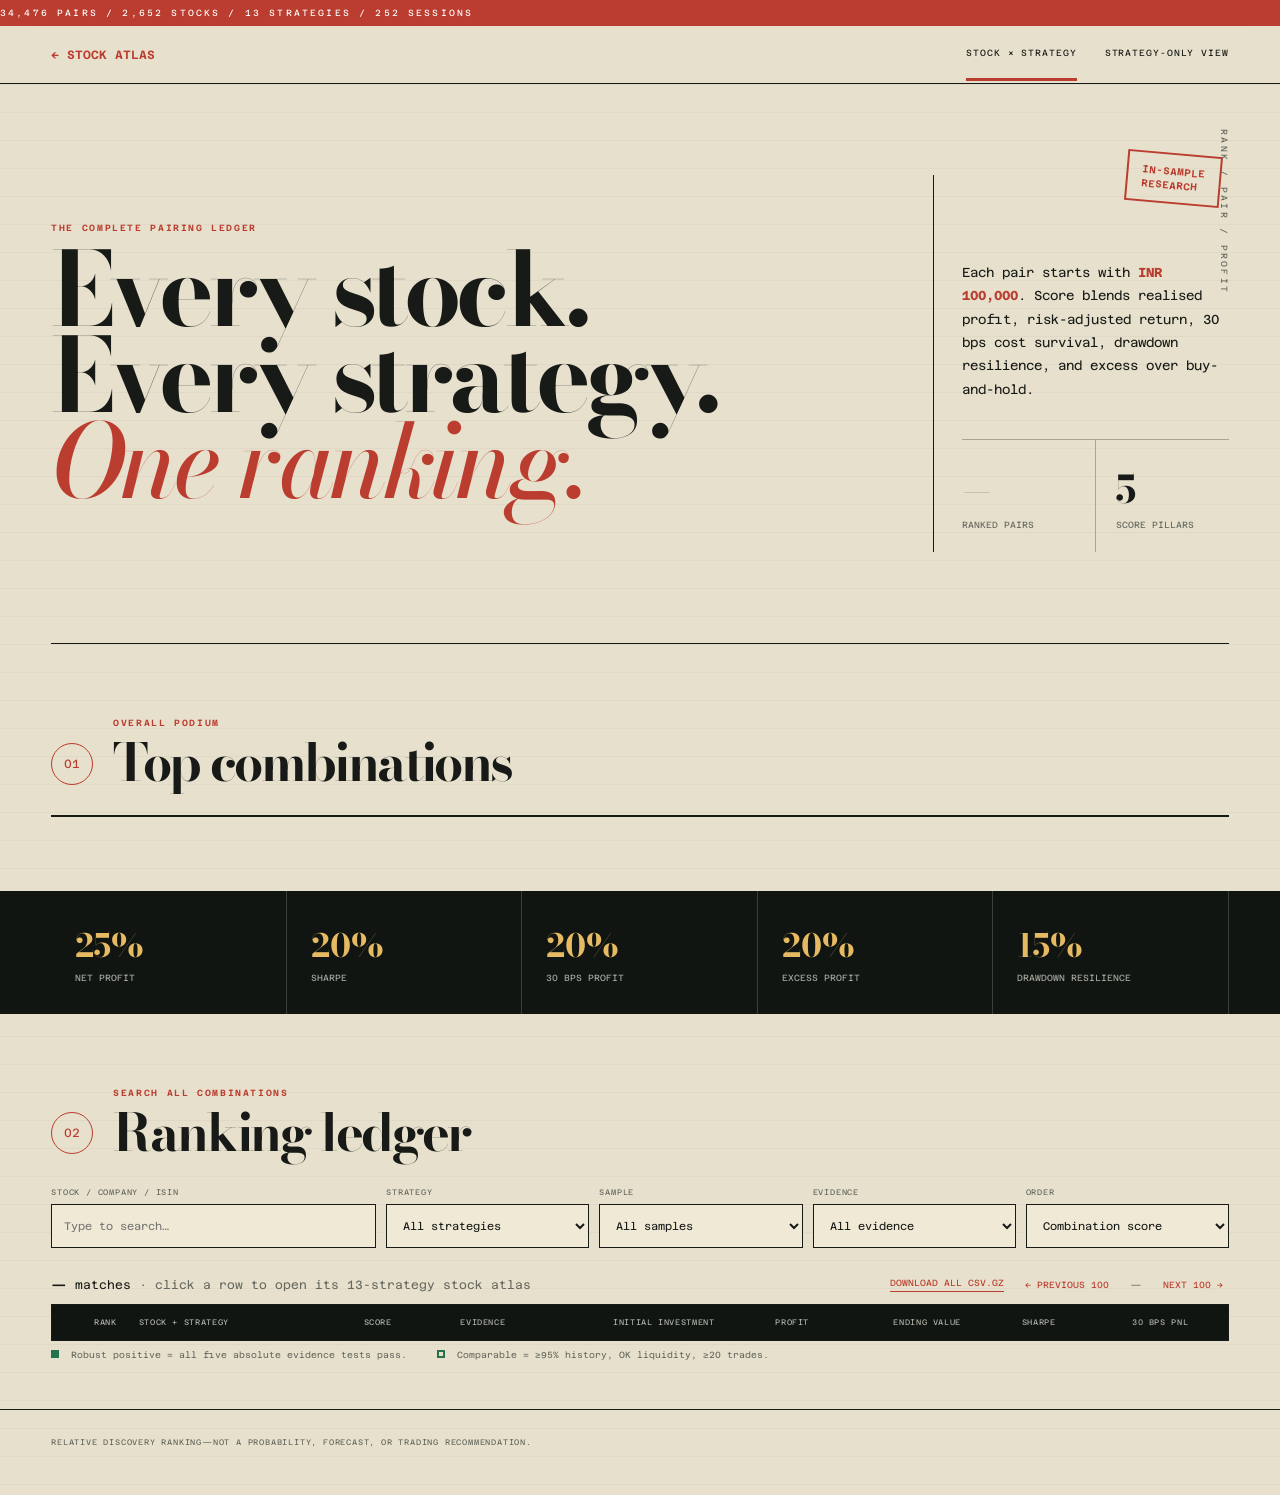
==== src/plotting/gallery_assets/combination-ranking.html @ 19bd2cab "feat(gallery): add all-pairs ranking ledger" ====
<!doctype html>
<html lang="en">
<head>
  <meta charset="utf-8">
  <meta name="viewport" content="width=device-width, initial-scale=1">
  <title>Stock × Strategy Ranking · NSE Anomaly Atlas</title>
  <link rel="stylesheet" href="combination-ranking.css">
</head>
<body>
  <div class="tape" aria-hidden="true"><span>34,476 PAIRS / 2,652 STOCKS / 13 STRATEGIES / 252 SESSIONS</span></div>
  <header class="topbar">
    <a href="index.html">← Stock atlas</a>
    <nav><a class="active" href="combination-ranking.html">Stock × strategy</a><a href="strategy-ranking.html">Strategy-only view</a></nav>
  </header>

  <main>
    <section class="hero">
      <div class="hero-copy">
        <p class="eyebrow">The complete pairing ledger</p>
        <h1>Every stock.<br>Every strategy.<br><em>One ranking.</em></h1>
      </div>
      <div class="hero-note">
        <span class="stamp">IN-SAMPLE<br>RESEARCH</span>
        <p>Each pair starts with <strong id="heroInvestment">INR 100,000</strong>. Score blends realised profit, risk-adjusted return, 30 bps cost survival, drawdown resilience, and excess over buy-and-hold.</p>
        <dl><div><dt id="pairCount">—</dt><dd>ranked pairs</dd></div><div><dt>5</dt><dd>score pillars</dd></div></dl>
      </div>
    </section>

    <section class="leaders">
      <div class="section-label"><span>01</span><div><p class="eyebrow">Overall podium</p><h2>Top combinations</h2></div></div>
      <div id="podium" class="podium"></div>
    </section>

    <section class="method-strip" aria-label="Ranking methodology">
      <div><b>25%</b><span>Net profit</span></div>
      <div><b>20%</b><span>Sharpe</span></div>
      <div><b>20%</b><span>30 bps profit</span></div>
      <div><b>20%</b><span>Excess profit</span></div>
      <div><b>15%</b><span>Drawdown resilience</span></div>
    </section>

    <section class="ledger">
      <div class="section-label"><span>02</span><div><p class="eyebrow">Search all combinations</p><h2>Ranking ledger</h2></div></div>
      <div class="controls">
        <label class="search-field"><span>Stock / company / ISIN</span><input id="search" type="search" placeholder="Type to search…" autocomplete="off"></label>
        <label><span>Strategy</span><select id="strategy"><option value="all">All strategies</option></select></label>
        <label><span>Sample</span><select id="sample"><option value="all">All samples</option><option value="COMPARABLE">Comparable only</option><option value="LOW LIQUIDITY">Low liquidity</option><option value="LIMITED SAMPLE">Limited sample</option></select></label>
        <label><span>Evidence</span><select id="evidence"><option value="all">All evidence</option><option value="ROBUST POSITIVE">Robust positive</option><option value="BROAD POSITIVE">Broad positive</option><option value="MIXED">Mixed</option><option value="WEAK / NEGATIVE">Weak / negative</option></select></label>
        <label><span>Order</span><select id="sort"><option value="rank">Combination score</option><option value="profit">Net profit</option><option value="comparable">Comparable rank</option><option value="sharpe">Sharpe</option><option value="cost">30 bps profit</option></select></label>
      </div>
      <div class="ledger-meta">
        <p><strong id="resultCount">—</strong> matches <span>· click a row to open its 13-strategy stock atlas</span></p>
        <div><a class="download" href="stock_strategy_combination_ranking.csv.gz" download>Download all CSV.gz</a><button id="previous">← Previous 100</button><span id="page">—</span><button id="next">Next 100 →</button></div>
      </div>
      <div class="table-wrap">
        <table>
          <thead><tr><th>Rank</th><th>Stock + strategy</th><th>Score</th><th>Evidence</th><th>Initial investment</th><th>Profit</th><th>Ending value</th><th>Sharpe</th><th>30 bps PnL</th><th>Drawdown</th><th>Trades</th><th>Sample</th></tr></thead>
          <tbody id="rankingBody"></tbody>
        </table>
      </div>
      <div class="legend"><p><i class="robust"></i> Robust positive = all five absolute evidence tests pass.</p><p><i class="comparable"></i> Comparable = ≥95% history, OK liquidity, ≥20 trades.</p></div>
    </section>
  </main>
  <footer>Relative discovery ranking—not a probability, forecast, or trading recommendation.</footer>
  <script src="combination-ranking-data.js"></script>
  <script src="combination-ranking-app.js"></script>
</body>
</html>
---- src/plotting/gallery_assets/combination-ranking.css ----
@import url('https://fonts.googleapis.com/css2?family=Azeret+Mono:wght@300;400;500;600&family=Bodoni+Moda:opsz,wght@6..96,500;6..96,700&display=swap');
:root{--paper:#e7e0cd;--ink:#171a16;--muted:#66695f;--line:#a9a693;--red:#bb3d2f;--green:#24734f;--gold:#a77721;--dark:#111512}
*{box-sizing:border-box}html{scroll-behavior:smooth}body{margin:0;background:var(--paper);color:var(--ink);font-family:"Azeret Mono",monospace;font-size:12px;background-image:linear-gradient(rgba(23,26,22,.035) 1px,transparent 1px);background-size:100% 28px}
.tape{height:26px;background:var(--red);color:#fff;overflow:hidden;white-space:nowrap;font-size:9px;letter-spacing:.24em;line-height:26px}.tape span{display:block;width:max-content;animation:ticker 20s linear infinite}@keyframes ticker{to{transform:translateX(calc(-100% + 100vw))}}
.topbar{height:58px;padding:0 4vw;display:flex;align-items:center;justify-content:space-between;border-bottom:1px solid var(--ink);background:rgba(231,224,205,.94);position:sticky;top:0;z-index:20;backdrop-filter:blur(12px)}a{color:inherit;text-decoration:none}.topbar>a{color:var(--red);text-transform:uppercase;font-weight:600}.topbar nav{display:flex;gap:28px;text-transform:uppercase;font-size:9px;letter-spacing:.1em}.topbar nav a{padding:20px 0}.topbar nav .active{border-bottom:3px solid var(--red)}
main{width:min(1540px,92vw);margin:auto}.hero{min-height:560px;display:grid;grid-template-columns:1.45fr .55fr;gap:8vw;align-items:center;border-bottom:1px solid var(--ink);position:relative}.hero:after{content:"RANK / PAIR / PROFIT";position:absolute;right:0;top:45px;writing-mode:vertical-rl;font-size:9px;letter-spacing:.25em;color:var(--muted)}.eyebrow{margin:0 0 13px;text-transform:uppercase;letter-spacing:.18em;font-size:9px;color:var(--red);font-weight:600}.hero h1,.section-label h2{font-family:"Bodoni Moda",Georgia,serif;margin:0;line-height:.84;letter-spacing:-.05em}.hero h1{font-size:clamp(62px,8vw,126px)}.hero h1 em{font-weight:500;color:var(--red)}.hero-note{border-left:1px solid var(--ink);padding-left:28px;position:relative}.hero-note p{font-size:13px;line-height:1.8;margin:86px 0 38px}.hero-note strong{color:var(--red)}.stamp{position:absolute;top:-22px;right:8px;border:2px solid var(--red);color:var(--red);padding:10px 14px;transform:rotate(5deg);font-size:10px;line-height:1.35;font-weight:600}.hero-note dl{display:grid;grid-template-columns:1fr 1fr;margin:0;border-top:1px solid var(--line)}.hero-note dl div{padding:20px 0}.hero-note dl div+div{border-left:1px solid var(--line);padding-left:20px}.hero-note dt{font:700 38px "Bodoni Moda",serif}.hero-note dd{margin:2px 0;color:var(--muted);text-transform:uppercase;font-size:9px}
.leaders,.ledger{padding:74px 0}.section-label{display:flex;align-items:end;gap:20px;margin-bottom:30px}.section-label>span{width:42px;height:42px;border:1px solid var(--red);border-radius:50%;display:grid;place-items:center;color:var(--red)}.section-label h2{font-size:52px}.podium{display:grid;grid-template-columns:1fr 1fr 1fr;gap:1px;background:var(--ink);border:1px solid var(--ink)}.winner{background:var(--paper);padding:28px;min-height:292px;position:relative;overflow:hidden;transition:.25s ease}.winner:hover{background:#f1ead8;transform:translateY(-5px)}.winner:after{content:attr(data-rank);position:absolute;right:-8px;bottom:-67px;font:700 180px "Bodoni Moda";color:rgba(23,26,22,.055)}.winner .rank{color:var(--red);font-size:9px;letter-spacing:.18em}.winner h3{font:700 34px/1 "Bodoni Moda";margin:44px 0 7px}.winner .strategy{display:block;color:var(--muted);text-transform:uppercase}.winner .score{font:700 28px "Bodoni Moda";margin-top:28px}.winner .money{margin-top:7px;color:var(--green);font-weight:600}.winner .money small{color:var(--muted);font-weight:400}.winner .tier{display:inline-block;margin-top:18px;padding:5px 7px;border:1px solid currentColor;font-size:8px}.winner a{position:absolute;inset:0;z-index:2}
.method-strip{display:grid;grid-template-columns:repeat(5,1fr);background:var(--dark);color:var(--paper);margin:0 calc(50% - 50vw);padding:0 4vw}.method-strip div{padding:30px 24px;border-right:1px solid #394039}.method-strip b{font:700 32px "Bodoni Moda";color:#e6ba62;display:block}.method-strip span{text-transform:uppercase;font-size:9px;color:#a5aa9f}
.ledger{padding-bottom:40px}.controls{display:grid;grid-template-columns:1.6fr repeat(4,1fr);gap:10px;margin:34px 0 18px}.controls label{display:flex;flex-direction:column;gap:7px;text-transform:uppercase;font-size:8px;letter-spacing:.1em;color:var(--muted)}input,select{width:100%;height:44px;border:1px solid var(--ink);border-radius:0;background:#f0e9d6;color:var(--ink);font:11px "Azeret Mono";padding:0 12px;outline:none}input:focus,select:focus{box-shadow:inset 0 -3px var(--red)}
.ledger-meta{display:flex;justify-content:space-between;align-items:center;padding:12px 0}.ledger-meta p{margin:0}.ledger-meta p span{color:var(--muted)}.ledger-meta>div{display:flex;align-items:center;gap:15px}.ledger-meta button{border:0;background:none;font:9px "Azeret Mono";text-transform:uppercase;color:var(--red);cursor:pointer}.ledger-meta button:disabled{color:var(--line);cursor:default}.ledger-meta #page{font-size:9px;color:var(--muted)}
.ledger-meta .download{border-bottom:1px solid var(--red);color:var(--red);font-size:9px;text-transform:uppercase;padding-bottom:3px}
.table-wrap{overflow:auto;max-height:72vh;border:1px solid var(--ink);background:#eee7d4}table{border-collapse:collapse;width:100%;min-width:1450px}th{position:sticky;top:0;z-index:3;background:var(--dark);color:#aeb3a8;padding:13px 11px;text-align:right;text-transform:uppercase;font-size:8px;letter-spacing:.08em;font-weight:400}th:nth-child(2),td:nth-child(2){text-align:left}td{padding:13px 11px;text-align:right;border-bottom:1px solid #c7c1af;white-space:nowrap}tbody tr{cursor:pointer;transition:.12s}tbody tr:hover{background:#fff8e6;box-shadow:inset 4px 0 var(--red)}.pair strong{display:block;font-size:12px}.pair small{color:var(--muted);font-size:9px}.score{font-weight:600;color:var(--red)}.positive{color:var(--green)}.negative{color:var(--red)}.evidence,.sample{font-size:8px;text-transform:uppercase}.sample.comparable{color:var(--green)}.sample.limited{color:var(--red)}.rank-cell small{display:block;color:var(--muted);font-size:8px}.legend{display:flex;gap:30px;color:var(--muted);font-size:9px}.legend i{display:inline-block;width:8px;height:8px;margin-right:6px}.legend .robust{background:var(--green)}.legend .comparable{border:2px solid var(--green)}
body>footer{padding:28px 4vw 48px;border-top:1px solid var(--ink);color:var(--muted);text-transform:uppercase;font-size:8px;letter-spacing:.1em}
@media(max-width:900px){.hero{grid-template-columns:1fr;padding:70px 0}.hero-note{border-left:0;padding:0}.hero-note p{margin-top:85px}.podium{grid-template-columns:1fr}.method-strip{grid-template-columns:1fr}.method-strip div{border-right:0;border-bottom:1px solid #394039}.controls{grid-template-columns:1fr 1fr}.search-field{grid-column:1/-1}.topbar nav a:last-child{display:none}.legend{display:block}}
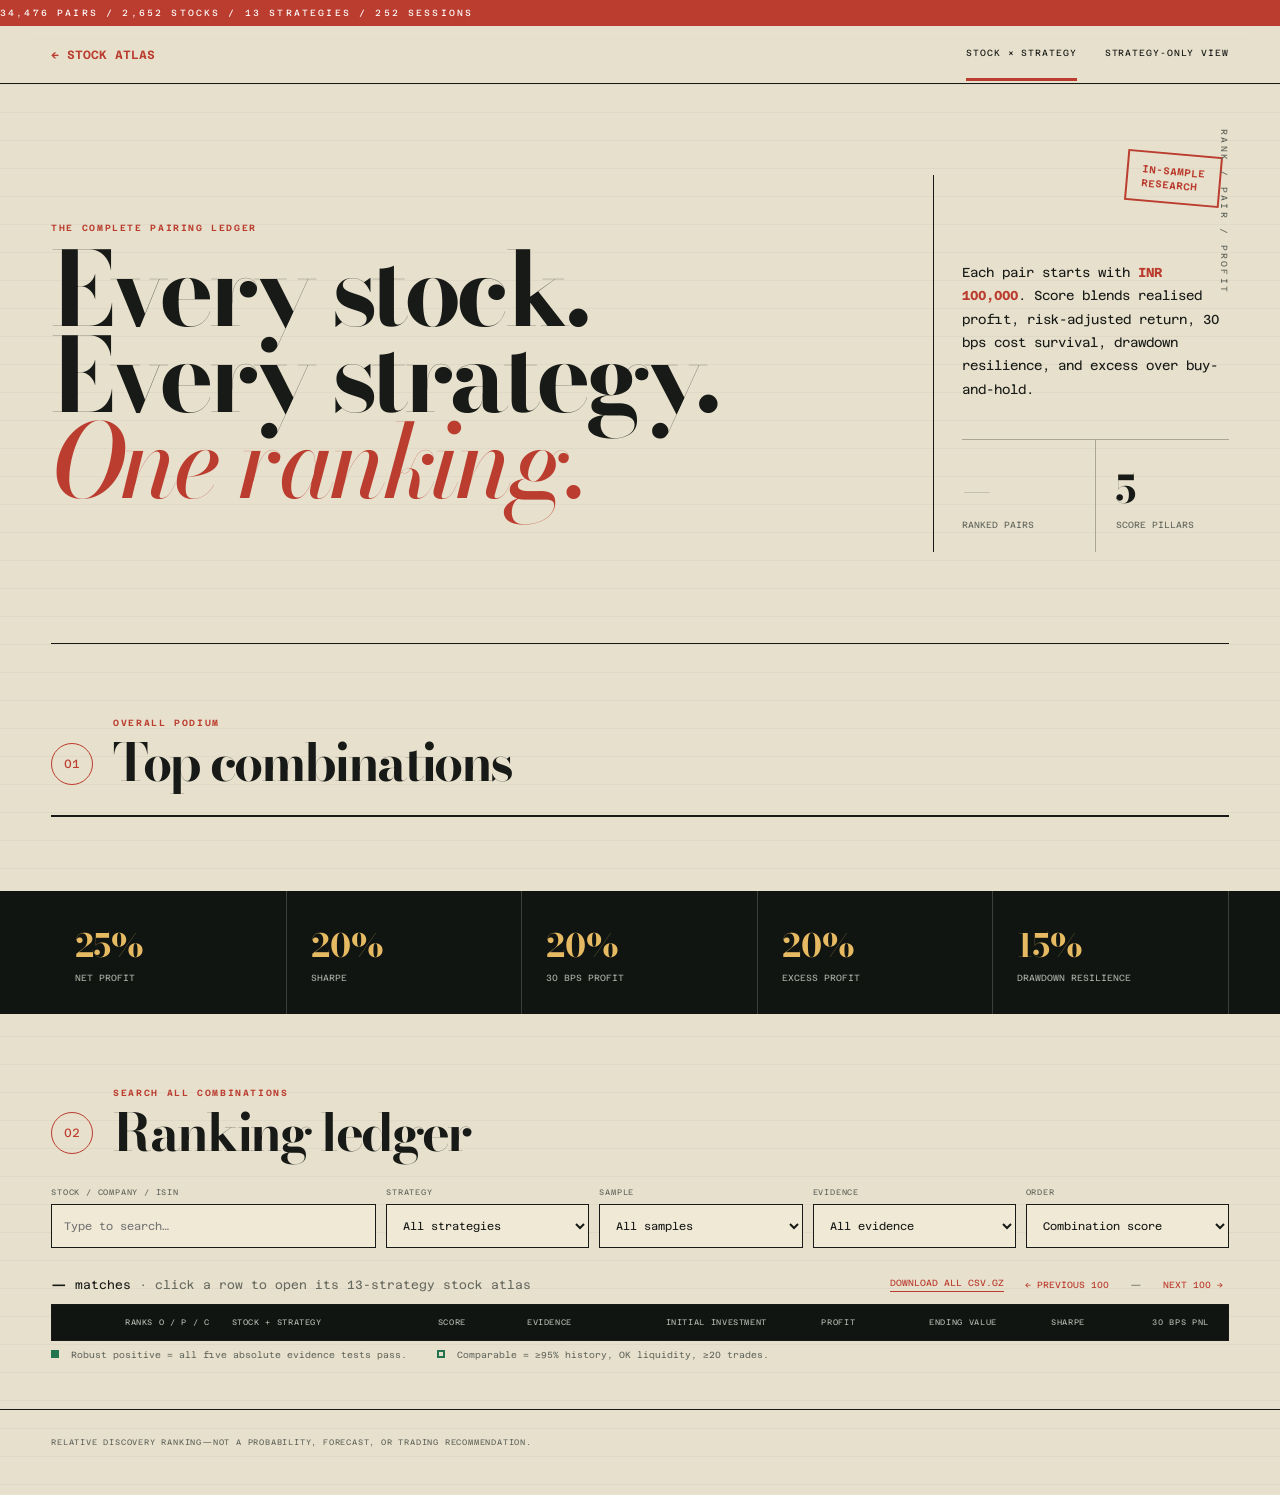
==== commit 4788a22f: "fix(leaderboard): expose every ranking axis" ====
--- a/src/plotting/gallery_assets/combination-ranking.html
+++ b/src/plotting/gallery_assets/combination-ranking.html
@@ -54,7 +54,7 @@
       </div>
       <div class="table-wrap">
         <table>
-          <thead><tr><th>Rank</th><th>Stock + strategy</th><th>Score</th><th>Evidence</th><th>Initial investment</th><th>Profit</th><th>Ending value</th><th>Sharpe</th><th>30 bps PnL</th><th>Drawdown</th><th>Trades</th><th>Sample</th></tr></thead>
+          <thead><tr><th>Ranks O / P / C</th><th>Stock + strategy</th><th>Score</th><th>Evidence</th><th>Initial investment</th><th>Profit</th><th>Ending value</th><th>Sharpe</th><th>30 bps PnL</th><th>Drawdown</th><th>Trades</th><th>Sample</th></tr></thead>
           <tbody id="rankingBody"></tbody>
         </table>
       </div>
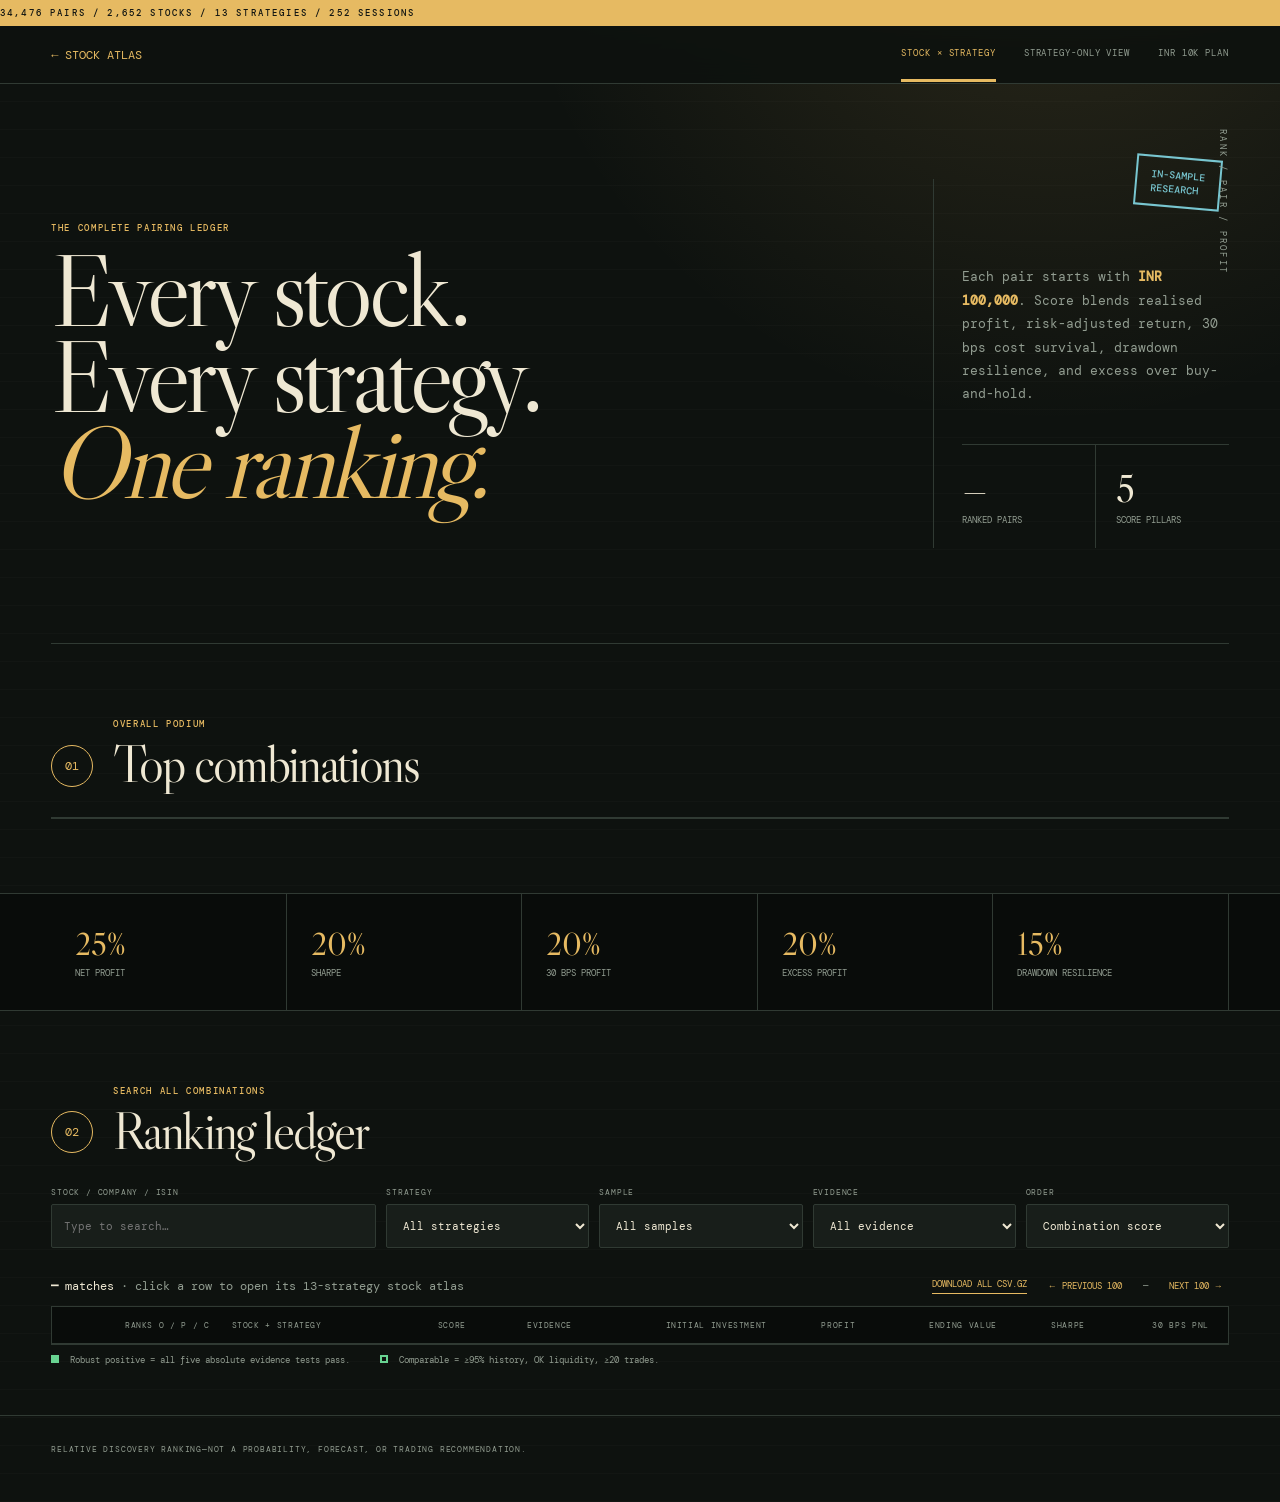
==== commit c501072d: "feat(gallery): add ten-thousand pilot playbook" ====
--- a/src/plotting/gallery_assets/combination-ranking.html
+++ b/src/plotting/gallery_assets/combination-ranking.html
@@ -10,7 +10,7 @@
   <div class="tape" aria-hidden="true"><span>34,476 PAIRS / 2,652 STOCKS / 13 STRATEGIES / 252 SESSIONS</span></div>
   <header class="topbar">
     <a href="index.html">← Stock atlas</a>
-    <nav><a class="active" href="combination-ranking.html">Stock × strategy</a><a href="strategy-ranking.html">Strategy-only view</a></nav>
+    <nav><a class="active" href="combination-ranking.html">Stock × strategy</a><a href="strategy-ranking.html">Strategy-only view</a><a href="investment-plan.html">INR 10k plan</a></nav>
   </header>
 
   <main>
--- a/src/plotting/gallery_assets/combination-ranking.css
+++ b/src/plotting/gallery_assets/combination-ranking.css
@@ -1,14 +1,244 @@
-@import url('https://fonts.googleapis.com/css2?family=Azeret+Mono:wght@300;400;500;600&family=Bodoni+Moda:opsz,wght@6..96,500;6..96,700&display=swap');
-:root{--paper:#e7e0cd;--ink:#171a16;--muted:#66695f;--line:#a9a693;--red:#bb3d2f;--green:#24734f;--gold:#a77721;--dark:#111512}
-*{box-sizing:border-box}html{scroll-behavior:smooth}body{margin:0;background:var(--paper);color:var(--ink);font-family:"Azeret Mono",monospace;font-size:12px;background-image:linear-gradient(rgba(23,26,22,.035) 1px,transparent 1px);background-size:100% 28px}
-.tape{height:26px;background:var(--red);color:#fff;overflow:hidden;white-space:nowrap;font-size:9px;letter-spacing:.24em;line-height:26px}.tape span{display:block;width:max-content;animation:ticker 20s linear infinite}@keyframes ticker{to{transform:translateX(calc(-100% + 100vw))}}
-.topbar{height:58px;padding:0 4vw;display:flex;align-items:center;justify-content:space-between;border-bottom:1px solid var(--ink);background:rgba(231,224,205,.94);position:sticky;top:0;z-index:20;backdrop-filter:blur(12px)}a{color:inherit;text-decoration:none}.topbar>a{color:var(--red);text-transform:uppercase;font-weight:600}.topbar nav{display:flex;gap:28px;text-transform:uppercase;font-size:9px;letter-spacing:.1em}.topbar nav a{padding:20px 0}.topbar nav .active{border-bottom:3px solid var(--red)}
-main{width:min(1540px,92vw);margin:auto}.hero{min-height:560px;display:grid;grid-template-columns:1.45fr .55fr;gap:8vw;align-items:center;border-bottom:1px solid var(--ink);position:relative}.hero:after{content:"RANK / PAIR / PROFIT";position:absolute;right:0;top:45px;writing-mode:vertical-rl;font-size:9px;letter-spacing:.25em;color:var(--muted)}.eyebrow{margin:0 0 13px;text-transform:uppercase;letter-spacing:.18em;font-size:9px;color:var(--red);font-weight:600}.hero h1,.section-label h2{font-family:"Bodoni Moda",Georgia,serif;margin:0;line-height:.84;letter-spacing:-.05em}.hero h1{font-size:clamp(62px,8vw,126px)}.hero h1 em{font-weight:500;color:var(--red)}.hero-note{border-left:1px solid var(--ink);padding-left:28px;position:relative}.hero-note p{font-size:13px;line-height:1.8;margin:86px 0 38px}.hero-note strong{color:var(--red)}.stamp{position:absolute;top:-22px;right:8px;border:2px solid var(--red);color:var(--red);padding:10px 14px;transform:rotate(5deg);font-size:10px;line-height:1.35;font-weight:600}.hero-note dl{display:grid;grid-template-columns:1fr 1fr;margin:0;border-top:1px solid var(--line)}.hero-note dl div{padding:20px 0}.hero-note dl div+div{border-left:1px solid var(--line);padding-left:20px}.hero-note dt{font:700 38px "Bodoni Moda",serif}.hero-note dd{margin:2px 0;color:var(--muted);text-transform:uppercase;font-size:9px}
-.leaders,.ledger{padding:74px 0}.section-label{display:flex;align-items:end;gap:20px;margin-bottom:30px}.section-label>span{width:42px;height:42px;border:1px solid var(--red);border-radius:50%;display:grid;place-items:center;color:var(--red)}.section-label h2{font-size:52px}.podium{display:grid;grid-template-columns:1fr 1fr 1fr;gap:1px;background:var(--ink);border:1px solid var(--ink)}.winner{background:var(--paper);padding:28px;min-height:292px;position:relative;overflow:hidden;transition:.25s ease}.winner:hover{background:#f1ead8;transform:translateY(-5px)}.winner:after{content:attr(data-rank);position:absolute;right:-8px;bottom:-67px;font:700 180px "Bodoni Moda";color:rgba(23,26,22,.055)}.winner .rank{color:var(--red);font-size:9px;letter-spacing:.18em}.winner h3{font:700 34px/1 "Bodoni Moda";margin:44px 0 7px}.winner .strategy{display:block;color:var(--muted);text-transform:uppercase}.winner .score{font:700 28px "Bodoni Moda";margin-top:28px}.winner .money{margin-top:7px;color:var(--green);font-weight:600}.winner .money small{color:var(--muted);font-weight:400}.winner .tier{display:inline-block;margin-top:18px;padding:5px 7px;border:1px solid currentColor;font-size:8px}.winner a{position:absolute;inset:0;z-index:2}
-.method-strip{display:grid;grid-template-columns:repeat(5,1fr);background:var(--dark);color:var(--paper);margin:0 calc(50% - 50vw);padding:0 4vw}.method-strip div{padding:30px 24px;border-right:1px solid #394039}.method-strip b{font:700 32px "Bodoni Moda";color:#e6ba62;display:block}.method-strip span{text-transform:uppercase;font-size:9px;color:#a5aa9f}
-.ledger{padding-bottom:40px}.controls{display:grid;grid-template-columns:1.6fr repeat(4,1fr);gap:10px;margin:34px 0 18px}.controls label{display:flex;flex-direction:column;gap:7px;text-transform:uppercase;font-size:8px;letter-spacing:.1em;color:var(--muted)}input,select{width:100%;height:44px;border:1px solid var(--ink);border-radius:0;background:#f0e9d6;color:var(--ink);font:11px "Azeret Mono";padding:0 12px;outline:none}input:focus,select:focus{box-shadow:inset 0 -3px var(--red)}
-.ledger-meta{display:flex;justify-content:space-between;align-items:center;padding:12px 0}.ledger-meta p{margin:0}.ledger-meta p span{color:var(--muted)}.ledger-meta>div{display:flex;align-items:center;gap:15px}.ledger-meta button{border:0;background:none;font:9px "Azeret Mono";text-transform:uppercase;color:var(--red);cursor:pointer}.ledger-meta button:disabled{color:var(--line);cursor:default}.ledger-meta #page{font-size:9px;color:var(--muted)}
-.ledger-meta .download{border-bottom:1px solid var(--red);color:var(--red);font-size:9px;text-transform:uppercase;padding-bottom:3px}
-.table-wrap{overflow:auto;max-height:72vh;border:1px solid var(--ink);background:#eee7d4}table{border-collapse:collapse;width:100%;min-width:1450px}th{position:sticky;top:0;z-index:3;background:var(--dark);color:#aeb3a8;padding:13px 11px;text-align:right;text-transform:uppercase;font-size:8px;letter-spacing:.08em;font-weight:400}th:nth-child(2),td:nth-child(2){text-align:left}td{padding:13px 11px;text-align:right;border-bottom:1px solid #c7c1af;white-space:nowrap}tbody tr{cursor:pointer;transition:.12s}tbody tr:hover{background:#fff8e6;box-shadow:inset 4px 0 var(--red)}.pair strong{display:block;font-size:12px}.pair small{color:var(--muted);font-size:9px}.score{font-weight:600;color:var(--red)}.positive{color:var(--green)}.negative{color:var(--red)}.evidence,.sample{font-size:8px;text-transform:uppercase}.sample.comparable{color:var(--green)}.sample.limited{color:var(--red)}.rank-cell small{display:block;color:var(--muted);font-size:8px}.legend{display:flex;gap:30px;color:var(--muted);font-size:9px}.legend i{display:inline-block;width:8px;height:8px;margin-right:6px}.legend .robust{background:var(--green)}.legend .comparable{border:2px solid var(--green)}
-body>footer{padding:28px 4vw 48px;border-top:1px solid var(--ink);color:var(--muted);text-transform:uppercase;font-size:8px;letter-spacing:.1em}
-@media(max-width:900px){.hero{grid-template-columns:1fr;padding:70px 0}.hero-note{border-left:0;padding:0}.hero-note p{margin-top:85px}.podium{grid-template-columns:1fr}.method-strip{grid-template-columns:1fr}.method-strip div{border-right:0;border-bottom:1px solid #394039}.controls{grid-template-columns:1fr 1fr}.search-field{grid-column:1/-1}.topbar nav a:last-child{display:none}.legend{display:block}}
+@import url('https://fonts.googleapis.com/css2?family=DM+Mono:wght@300;400;500&family=Libre+Caslon+Display&display=swap');
+
+:root {
+  --ink: #efe8d3;
+  --muted: #929d91;
+  --ground: #0e120f;
+  --panel: #181e1a;
+  --panel-alt: #111512;
+  --line: #303a33;
+  --gold: #e6ba62;
+  --green: #68d391;
+  --red: #f37a6b;
+  --cyan: #78c6d0;
+}
+
+* { box-sizing: border-box; }
+html { scroll-behavior: smooth; }
+body {
+  margin: 0;
+  color: var(--ink);
+  background:
+    radial-gradient(circle at 82% -8%, rgba(230, 186, 98, .14), transparent 34rem),
+    repeating-linear-gradient(0deg, rgba(239, 232, 211, .018) 0, rgba(239, 232, 211, .018) 1px, transparent 1px, transparent 28px),
+    var(--ground);
+  font: 12px "DM Mono", monospace;
+}
+
+.tape {
+  height: 26px;
+  overflow: hidden;
+  color: #111512;
+  background: var(--gold);
+  white-space: nowrap;
+  font-size: 9px;
+  font-weight: 500;
+  letter-spacing: .24em;
+  line-height: 26px;
+}
+.tape span { display: block; width: max-content; animation: ticker 20s linear infinite; }
+@keyframes ticker { to { transform: translateX(calc(-100% + 100vw)); } }
+
+.topbar {
+  position: sticky;
+  top: 0;
+  z-index: 20;
+  height: 58px;
+  display: flex;
+  align-items: center;
+  justify-content: space-between;
+  padding: 0 4vw;
+  border-bottom: 1px solid var(--line);
+  background: rgba(14, 18, 15, .92);
+  backdrop-filter: blur(14px);
+}
+a { color: inherit; text-decoration: none; }
+.topbar > a { color: var(--gold); text-transform: uppercase; }
+.topbar nav { display: flex; gap: 28px; text-transform: uppercase; font-size: 9px; letter-spacing: .1em; }
+.topbar nav a { padding: 20px 0; color: var(--muted); }
+.topbar nav a:hover { color: var(--ink); }
+.topbar nav .active { color: var(--gold); border-bottom: 3px solid var(--gold); }
+
+main { width: min(1540px, 92vw); margin: auto; }
+.hero {
+  position: relative;
+  min-height: 560px;
+  display: grid;
+  grid-template-columns: 1.45fr .55fr;
+  gap: 8vw;
+  align-items: center;
+  border-bottom: 1px solid var(--line);
+}
+.hero::after {
+  content: "RANK / PAIR / PROFIT";
+  position: absolute;
+  top: 45px;
+  right: 0;
+  color: var(--muted);
+  writing-mode: vertical-rl;
+  font-size: 9px;
+  letter-spacing: .25em;
+}
+.eyebrow {
+  margin: 0 0 13px;
+  color: var(--gold);
+  text-transform: uppercase;
+  letter-spacing: .18em;
+  font-size: 9px;
+  font-weight: 500;
+}
+.hero h1, .section-label h2 {
+  margin: 0;
+  font-family: "Libre Caslon Display", Georgia, serif;
+  font-weight: 400;
+  line-height: .84;
+  letter-spacing: -.045em;
+}
+.hero h1 { font-size: clamp(62px, 8vw, 126px); }
+.hero h1 em { color: var(--gold); font-weight: 400; }
+.hero-note { position: relative; padding-left: 28px; border-left: 1px solid var(--line); }
+.hero-note p { margin: 86px 0 38px; color: var(--muted); font-size: 13px; line-height: 1.8; }
+.hero-note strong { color: var(--gold); }
+.stamp {
+  position: absolute;
+  top: -22px;
+  right: 8px;
+  padding: 10px 14px;
+  transform: rotate(5deg);
+  border: 2px solid var(--cyan);
+  color: var(--cyan);
+  font-size: 10px;
+  line-height: 1.35;
+  font-weight: 500;
+}
+.hero-note dl { display: grid; grid-template-columns: 1fr 1fr; margin: 0; border-top: 1px solid var(--line); }
+.hero-note dl div { padding: 20px 0; }
+.hero-note dl div + div { padding-left: 20px; border-left: 1px solid var(--line); }
+.hero-note dt { color: var(--ink); font: 400 38px "Libre Caslon Display", serif; }
+.hero-note dd { margin: 2px 0; color: var(--muted); text-transform: uppercase; font-size: 9px; }
+
+.leaders, .ledger { padding: 74px 0; }
+.section-label { display: flex; align-items: end; gap: 20px; margin-bottom: 30px; }
+.section-label > span {
+  width: 42px;
+  height: 42px;
+  display: grid;
+  place-items: center;
+  border: 1px solid var(--gold);
+  border-radius: 50%;
+  color: var(--gold);
+}
+.section-label h2 { font-size: 52px; }
+.podium { display: grid; grid-template-columns: repeat(3, 1fr); gap: 1px; border: 1px solid var(--line); background: var(--line); }
+.winner {
+  position: relative;
+  min-height: 292px;
+  overflow: hidden;
+  padding: 28px;
+  background: linear-gradient(145deg, var(--panel), var(--panel-alt));
+  transition: transform .25s ease, background .25s ease;
+}
+.winner:hover { z-index: 1; transform: translateY(-5px); background: #1d251f; }
+.winner::after {
+  content: attr(data-rank);
+  position: absolute;
+  right: -8px;
+  bottom: -67px;
+  color: rgba(239, 232, 211, .045);
+  font: 400 180px "Libre Caslon Display";
+}
+.winner .rank { color: var(--gold); font-size: 9px; letter-spacing: .18em; }
+.winner h3 { margin: 44px 0 7px; font: 400 34px/1 "Libre Caslon Display"; }
+.winner .strategy { display: block; color: var(--muted); text-transform: uppercase; }
+.winner .score { margin-top: 28px; color: var(--gold); font: 400 28px "Libre Caslon Display"; }
+.winner .money { margin-top: 7px; color: var(--green); font-weight: 500; }
+.winner .money small { color: var(--muted); font-weight: 400; }
+.winner .tier { display: inline-block; margin-top: 18px; padding: 5px 7px; border: 1px solid currentColor; font-size: 8px; }
+.winner a { position: absolute; inset: 0; z-index: 2; }
+
+.method-strip {
+  display: grid;
+  grid-template-columns: repeat(5, 1fr);
+  margin: 0 calc(50% - 50vw);
+  padding: 0 4vw;
+  border-block: 1px solid var(--line);
+  background: #090c0a;
+}
+.method-strip div { padding: 30px 24px; border-right: 1px solid var(--line); }
+.method-strip b { display: block; color: var(--gold); font: 400 32px "Libre Caslon Display"; }
+.method-strip span { color: var(--muted); text-transform: uppercase; font-size: 9px; }
+
+.ledger { padding-bottom: 40px; }
+.controls { display: grid; grid-template-columns: 1.6fr repeat(4, 1fr); gap: 10px; margin: 34px 0 18px; }
+.controls label { display: flex; flex-direction: column; gap: 7px; color: var(--muted); text-transform: uppercase; font-size: 8px; letter-spacing: .1em; }
+input, select {
+  width: 100%;
+  height: 44px;
+  padding: 0 12px;
+  border: 1px solid var(--line);
+  border-radius: 2px;
+  outline: none;
+  color: var(--ink);
+  background: var(--panel);
+  font: 11px "DM Mono";
+}
+select { color-scheme: dark; }
+input:focus, select:focus { border-color: var(--gold); box-shadow: 0 0 0 3px rgba(230, 186, 98, .08); }
+.ledger-meta { display: flex; justify-content: space-between; align-items: center; padding: 12px 0; }
+.ledger-meta p { margin: 0; }
+.ledger-meta p span { color: var(--muted); }
+.ledger-meta > div { display: flex; align-items: center; gap: 15px; }
+.ledger-meta button { border: 0; color: var(--gold); background: none; font: 9px "DM Mono"; text-transform: uppercase; cursor: pointer; }
+.ledger-meta button:hover { color: var(--ink); }
+.ledger-meta button:disabled { color: var(--line); cursor: default; }
+.ledger-meta #page { color: var(--muted); font-size: 9px; }
+.ledger-meta .download { padding-bottom: 3px; border-bottom: 1px solid var(--gold); color: var(--gold); font-size: 9px; text-transform: uppercase; }
+.ledger-meta .download:hover { color: var(--ink); border-color: var(--ink); }
+
+.table-wrap { max-height: 72vh; overflow: auto; border: 1px solid var(--line); background: var(--panel-alt); scrollbar-color: var(--line) transparent; }
+table { width: 100%; min-width: 1450px; border-collapse: collapse; }
+th {
+  position: sticky;
+  top: 0;
+  z-index: 3;
+  padding: 13px 11px;
+  border-bottom: 1px solid var(--line);
+  color: var(--muted);
+  background: #090c0a;
+  text-align: right;
+  text-transform: uppercase;
+  font-size: 8px;
+  letter-spacing: .08em;
+  font-weight: 400;
+}
+th:nth-child(2), td:nth-child(2) { text-align: left; }
+td { padding: 13px 11px; border-bottom: 1px solid #242d27; text-align: right; white-space: nowrap; }
+tbody tr { cursor: pointer; transition: background .12s ease, box-shadow .12s ease; }
+tbody tr:hover { background: #1d251f; box-shadow: inset 4px 0 var(--gold); }
+.pair strong { display: block; color: var(--ink); font-size: 12px; }
+.pair small { color: var(--muted); font-size: 9px; }
+.score { color: var(--gold); font-weight: 500; }
+.positive { color: var(--green); }
+.negative { color: var(--red); }
+.evidence, .sample { font-size: 8px; text-transform: uppercase; }
+.sample.comparable { color: var(--green); }
+.sample.limited { color: var(--red); }
+.rank-cell small { display: block; color: var(--muted); font-size: 8px; }
+.legend { display: flex; gap: 30px; color: var(--muted); font-size: 9px; }
+.legend i { display: inline-block; width: 8px; height: 8px; margin-right: 6px; }
+.legend .robust { background: var(--green); }
+.legend .comparable { border: 2px solid var(--green); }
+body > footer { padding: 28px 4vw 48px; border-top: 1px solid var(--line); color: var(--muted); text-transform: uppercase; font-size: 8px; letter-spacing: .1em; }
+
+@media (max-width: 900px) {
+  .hero { grid-template-columns: 1fr; padding: 70px 0; }
+  .hero-note { padding: 0; border-left: 0; }
+  .hero-note p { margin-top: 85px; }
+  .podium { grid-template-columns: 1fr; }
+  .method-strip { grid-template-columns: 1fr; }
+  .method-strip div { border-right: 0; border-bottom: 1px solid var(--line); }
+  .controls { grid-template-columns: 1fr 1fr; }
+  .search-field { grid-column: 1 / -1; }
+  .topbar nav a:last-child { display: none; }
+  .legend { display: block; }
+}
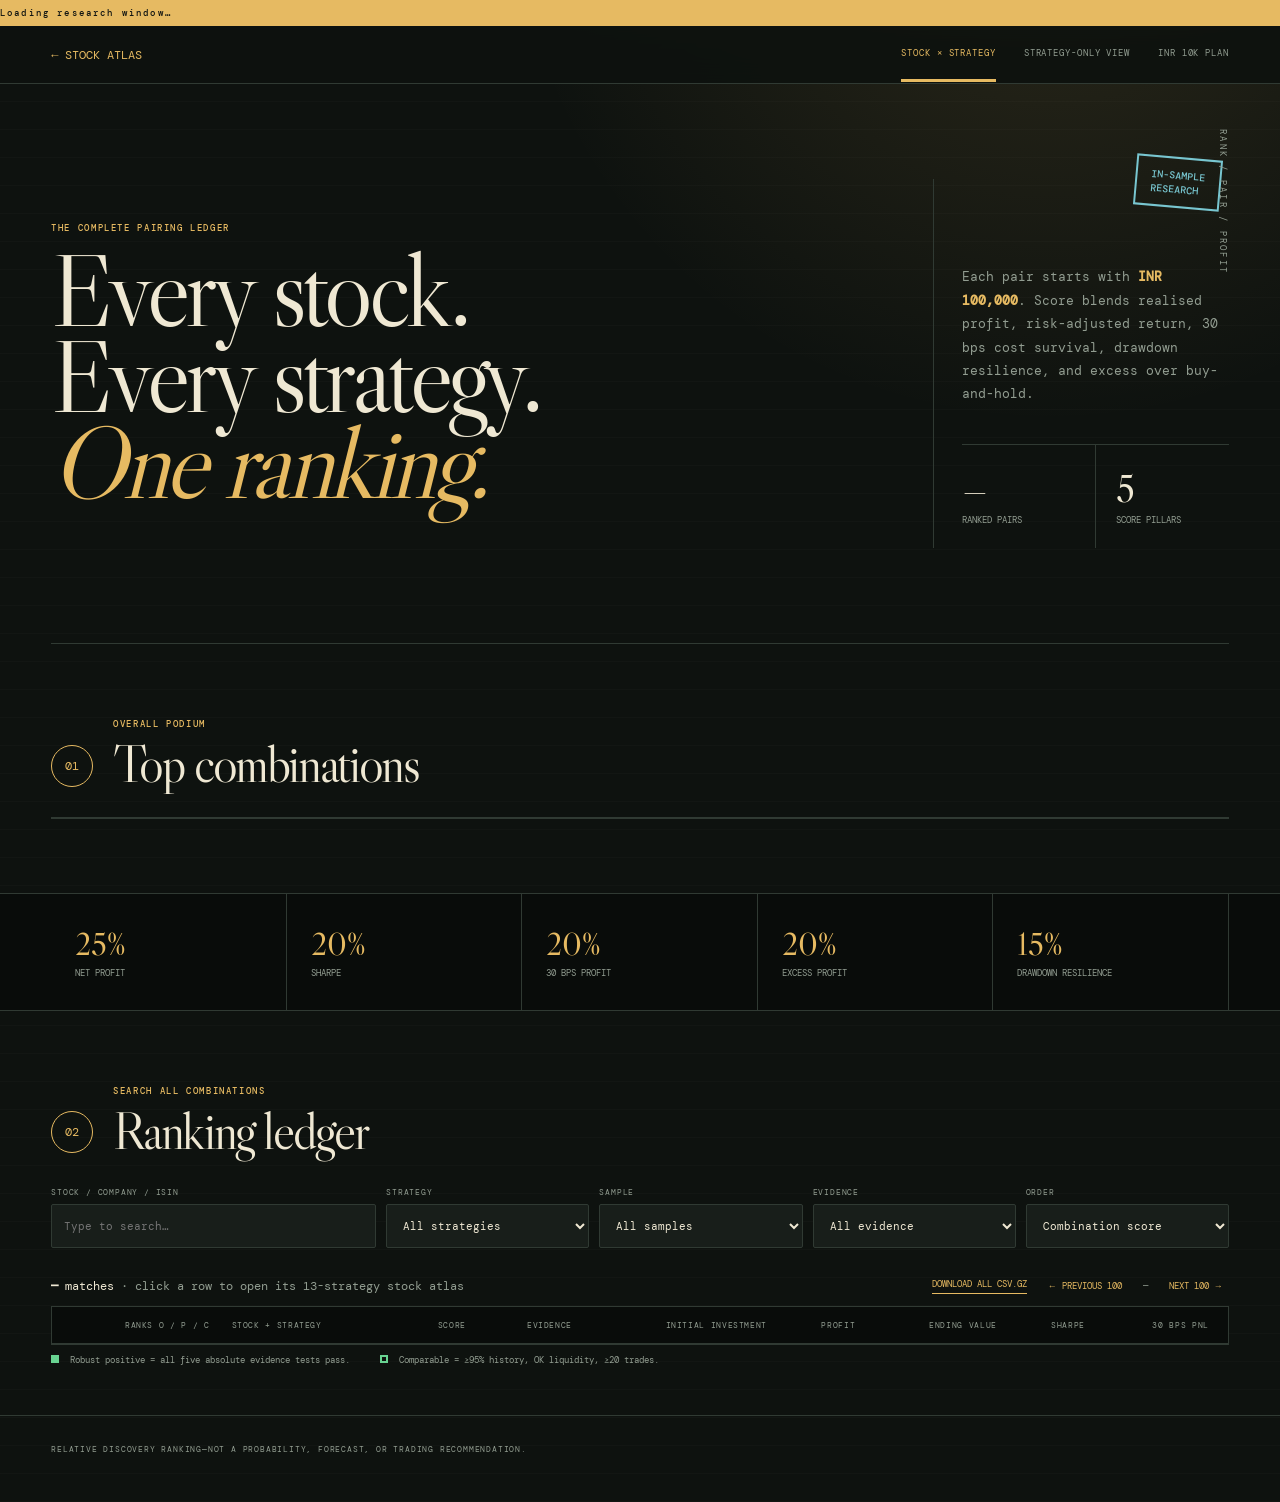
==== commit d1b75262: "feat(gallery): add decade analysis section" ====
--- a/src/plotting/gallery_assets/combination-ranking.html
+++ b/src/plotting/gallery_assets/combination-ranking.html
@@ -7,10 +7,10 @@
   <link rel="stylesheet" href="combination-ranking.css">
 </head>
 <body>
-  <div class="tape" aria-hidden="true"><span>34,476 PAIRS / 2,652 STOCKS / 13 STRATEGIES / 252 SESSIONS</span></div>
+  <div class="tape" aria-hidden="true"><span id="tapeSummary">Loading research window…</span></div>
   <header class="topbar">
     <a href="index.html">← Stock atlas</a>
-    <nav><a class="active" href="combination-ranking.html">Stock × strategy</a><a href="strategy-ranking.html">Strategy-only view</a><a href="investment-plan.html">INR 10k plan</a></nav>
+    <nav><a class="active" href="combination-ranking.html">Stock × strategy</a><a href="strategy-ranking.html">Strategy-only view</a><a id="planLink" href="investment-plan.html">INR 10k plan</a></nav>
   </header>
 
   <main>
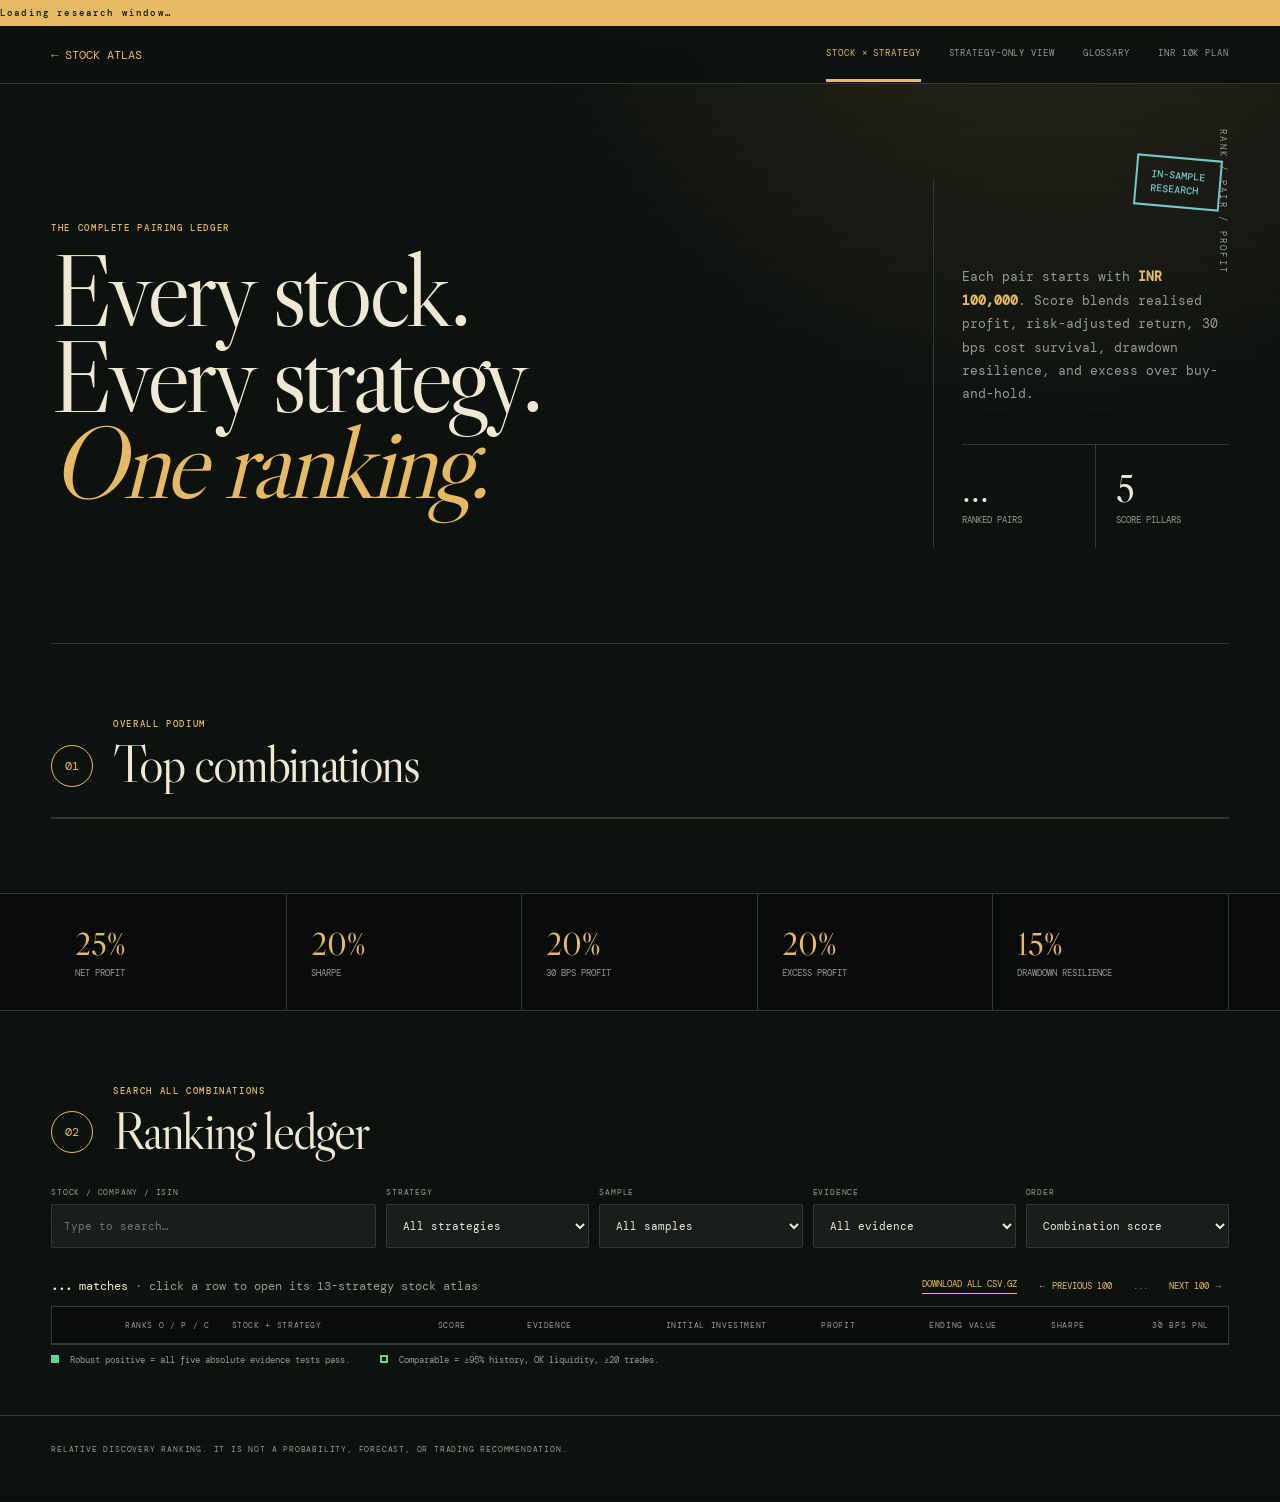
==== commit 935214b7: "feat(navigation): expose glossary across dashboards" ====
--- a/src/plotting/gallery_assets/combination-ranking.html
+++ b/src/plotting/gallery_assets/combination-ranking.html
@@ -10,7 +10,7 @@
   <div class="tape" aria-hidden="true"><span id="tapeSummary">Loading research window…</span></div>
   <header class="topbar">
     <a href="index.html">← Stock atlas</a>
-    <nav><a class="active" href="combination-ranking.html">Stock × strategy</a><a href="strategy-ranking.html">Strategy-only view</a><a id="planLink" href="investment-plan.html">INR 10k plan</a></nav>
+    <nav><a class="active" href="combination-ranking.html">Stock × strategy</a><a href="strategy-ranking.html">Strategy-only view</a><a href="guide.html#glossary">Glossary</a><a id="planLink" href="investment-plan.html">INR 10k plan</a></nav>
   </header>
 
   <main>
@@ -22,7 +22,7 @@
       <div class="hero-note">
         <span class="stamp">IN-SAMPLE<br>RESEARCH</span>
         <p>Each pair starts with <strong id="heroInvestment">INR 100,000</strong>. Score blends realised profit, risk-adjusted return, 30 bps cost survival, drawdown resilience, and excess over buy-and-hold.</p>
-        <dl><div><dt id="pairCount">—</dt><dd>ranked pairs</dd></div><div><dt>5</dt><dd>score pillars</dd></div></dl>
+        <dl><div><dt id="pairCount">...</dt><dd>ranked pairs</dd></div><div><dt>5</dt><dd>score pillars</dd></div></dl>
       </div>
     </section>
 
@@ -49,8 +49,8 @@
         <label><span>Order</span><select id="sort"><option value="rank">Combination score</option><option value="profit">Net profit</option><option value="comparable">Comparable rank</option><option value="sharpe">Sharpe</option><option value="cost">30 bps profit</option></select></label>
       </div>
       <div class="ledger-meta">
-        <p><strong id="resultCount">—</strong> matches <span>· click a row to open its 13-strategy stock atlas</span></p>
-        <div><a class="download" href="stock_strategy_combination_ranking.csv.gz" download>Download all CSV.gz</a><button id="previous">← Previous 100</button><span id="page">—</span><button id="next">Next 100 →</button></div>
+        <p><strong id="resultCount">...</strong> matches <span>· click a row to open its 13-strategy stock atlas</span></p>
+        <div><a class="download" href="stock_strategy_combination_ranking.csv.gz" download>Download all CSV.gz</a><button id="previous">← Previous 100</button><span id="page">...</span><button id="next">Next 100 →</button></div>
       </div>
       <div class="table-wrap">
         <table>
@@ -61,7 +61,7 @@
       <div class="legend"><p><i class="robust"></i> Robust positive = all five absolute evidence tests pass.</p><p><i class="comparable"></i> Comparable = ≥95% history, OK liquidity, ≥20 trades.</p></div>
     </section>
   </main>
-  <footer>Relative discovery ranking—not a probability, forecast, or trading recommendation.</footer>
+  <footer>Relative discovery ranking. It is not a probability, forecast, or trading recommendation.</footer>
   <script src="combination-ranking-data.js"></script>
   <script src="combination-ranking-app.js"></script>
 </body>
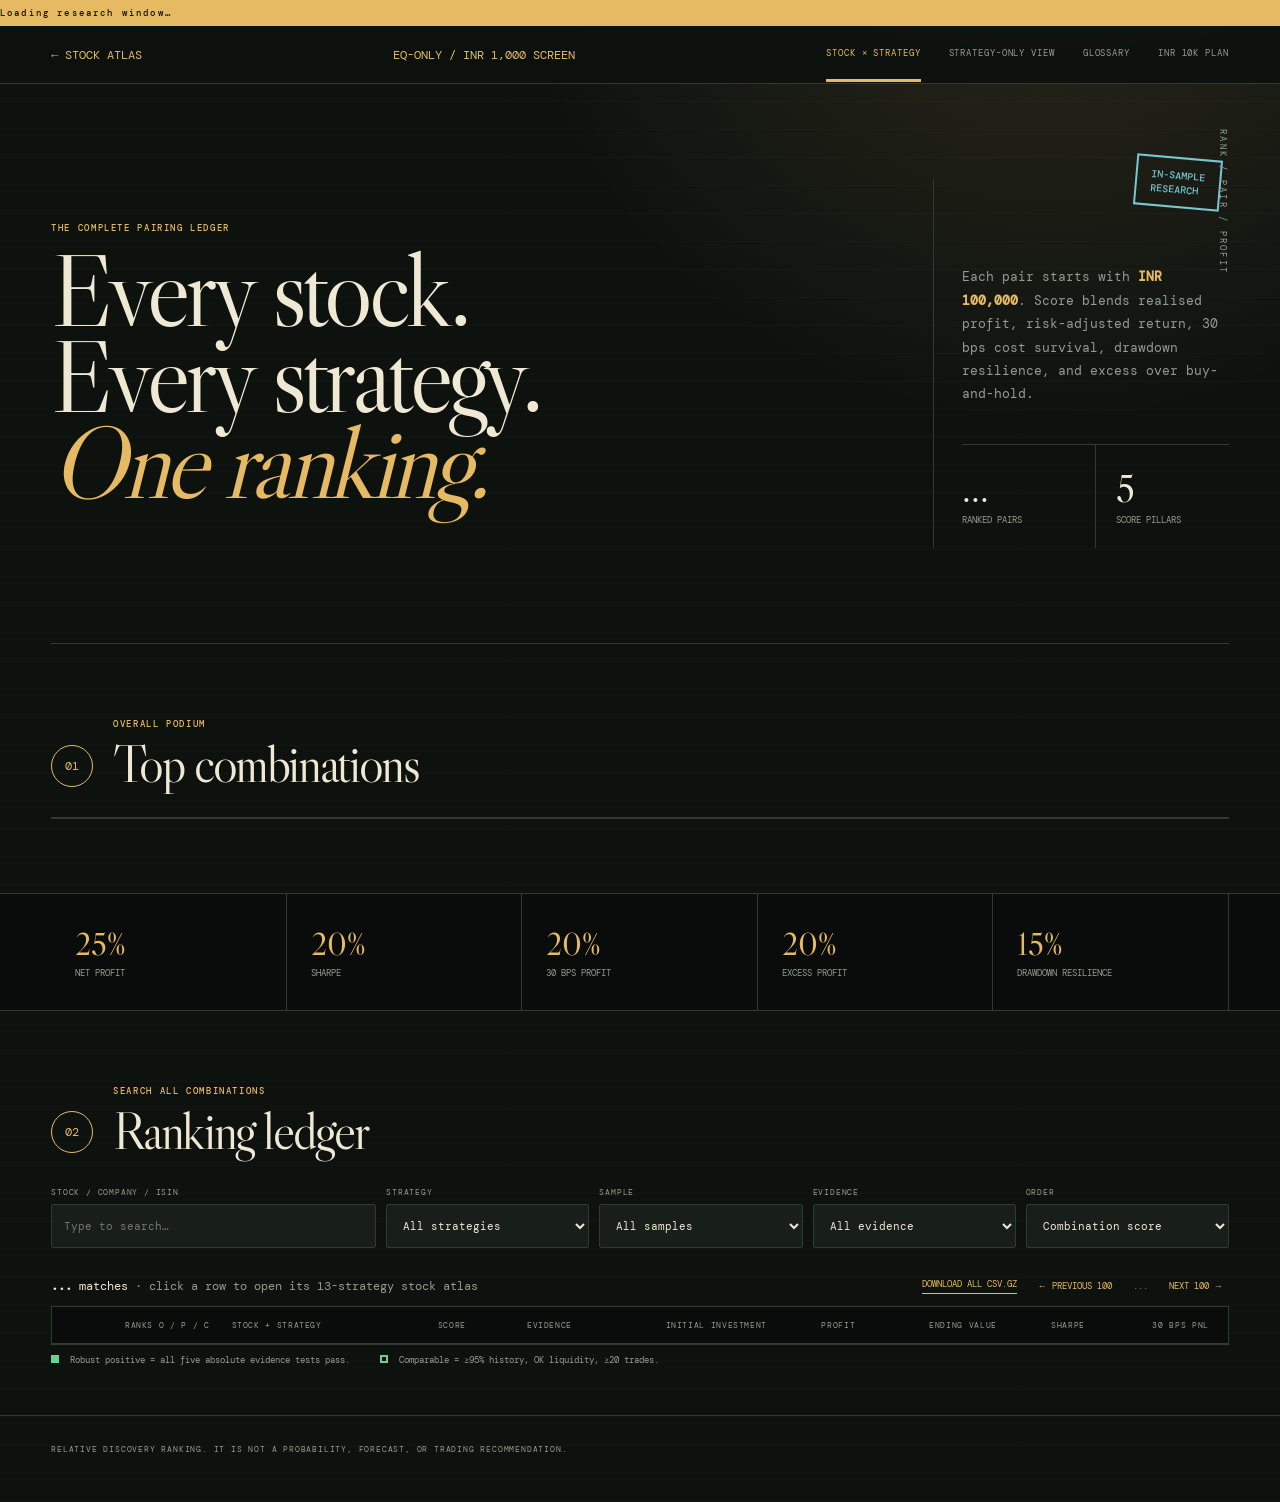
==== commit 823129ea: "feat(ui): add searchable EQ-only and practical research rankings" ====
--- a/src/plotting/gallery_assets/combination-ranking.html
+++ b/src/plotting/gallery_assets/combination-ranking.html
@@ -10,6 +10,7 @@
   <div class="tape" aria-hidden="true"><span id="tapeSummary">Loading research window…</span></div>
   <header class="topbar">
     <a href="index.html">← Stock atlas</a>
+    <a id="eligibilityLink" href="../findings/2026-09-05-eligibility-ranking/one_year/index.html">EQ-only / INR 1,000 screen</a>
     <nav><a class="active" href="combination-ranking.html">Stock × strategy</a><a href="strategy-ranking.html">Strategy-only view</a><a href="guide.html#glossary">Glossary</a><a id="planLink" href="investment-plan.html">INR 10k plan</a></nav>
   </header>
 
